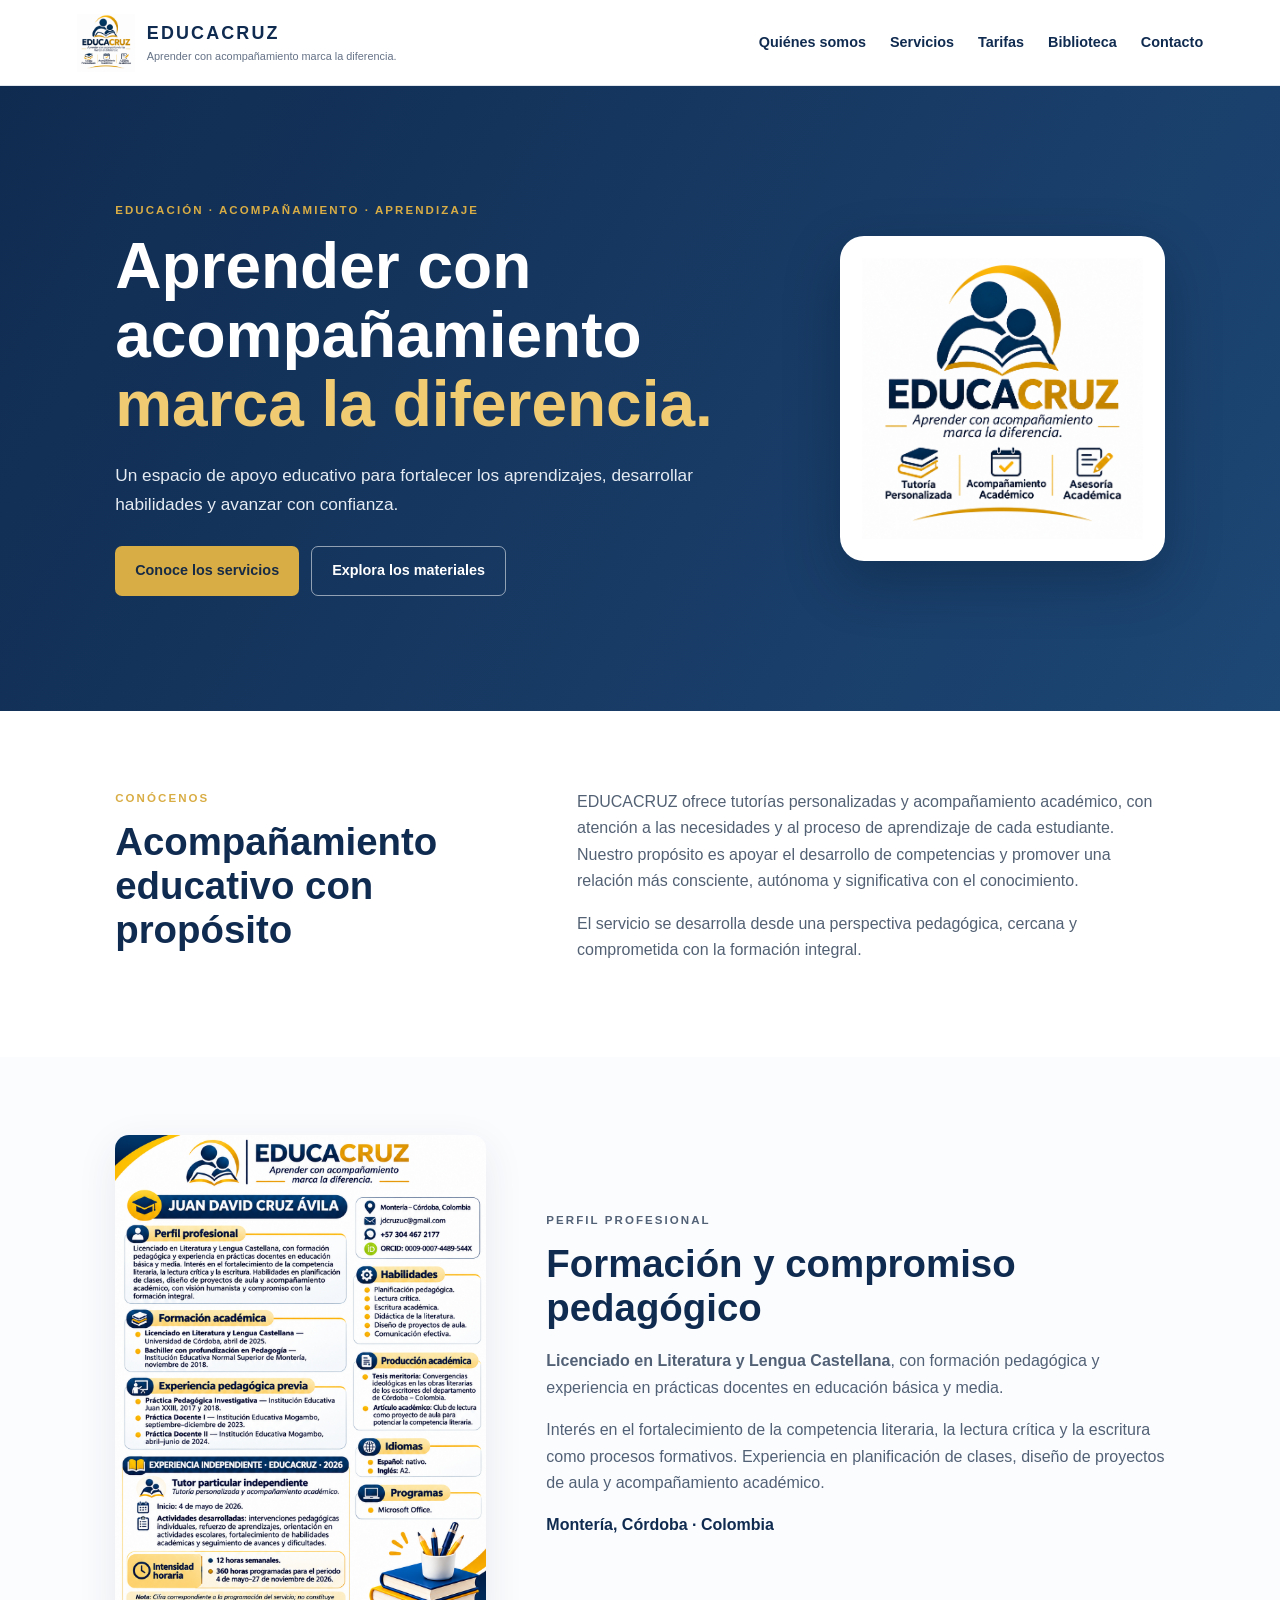
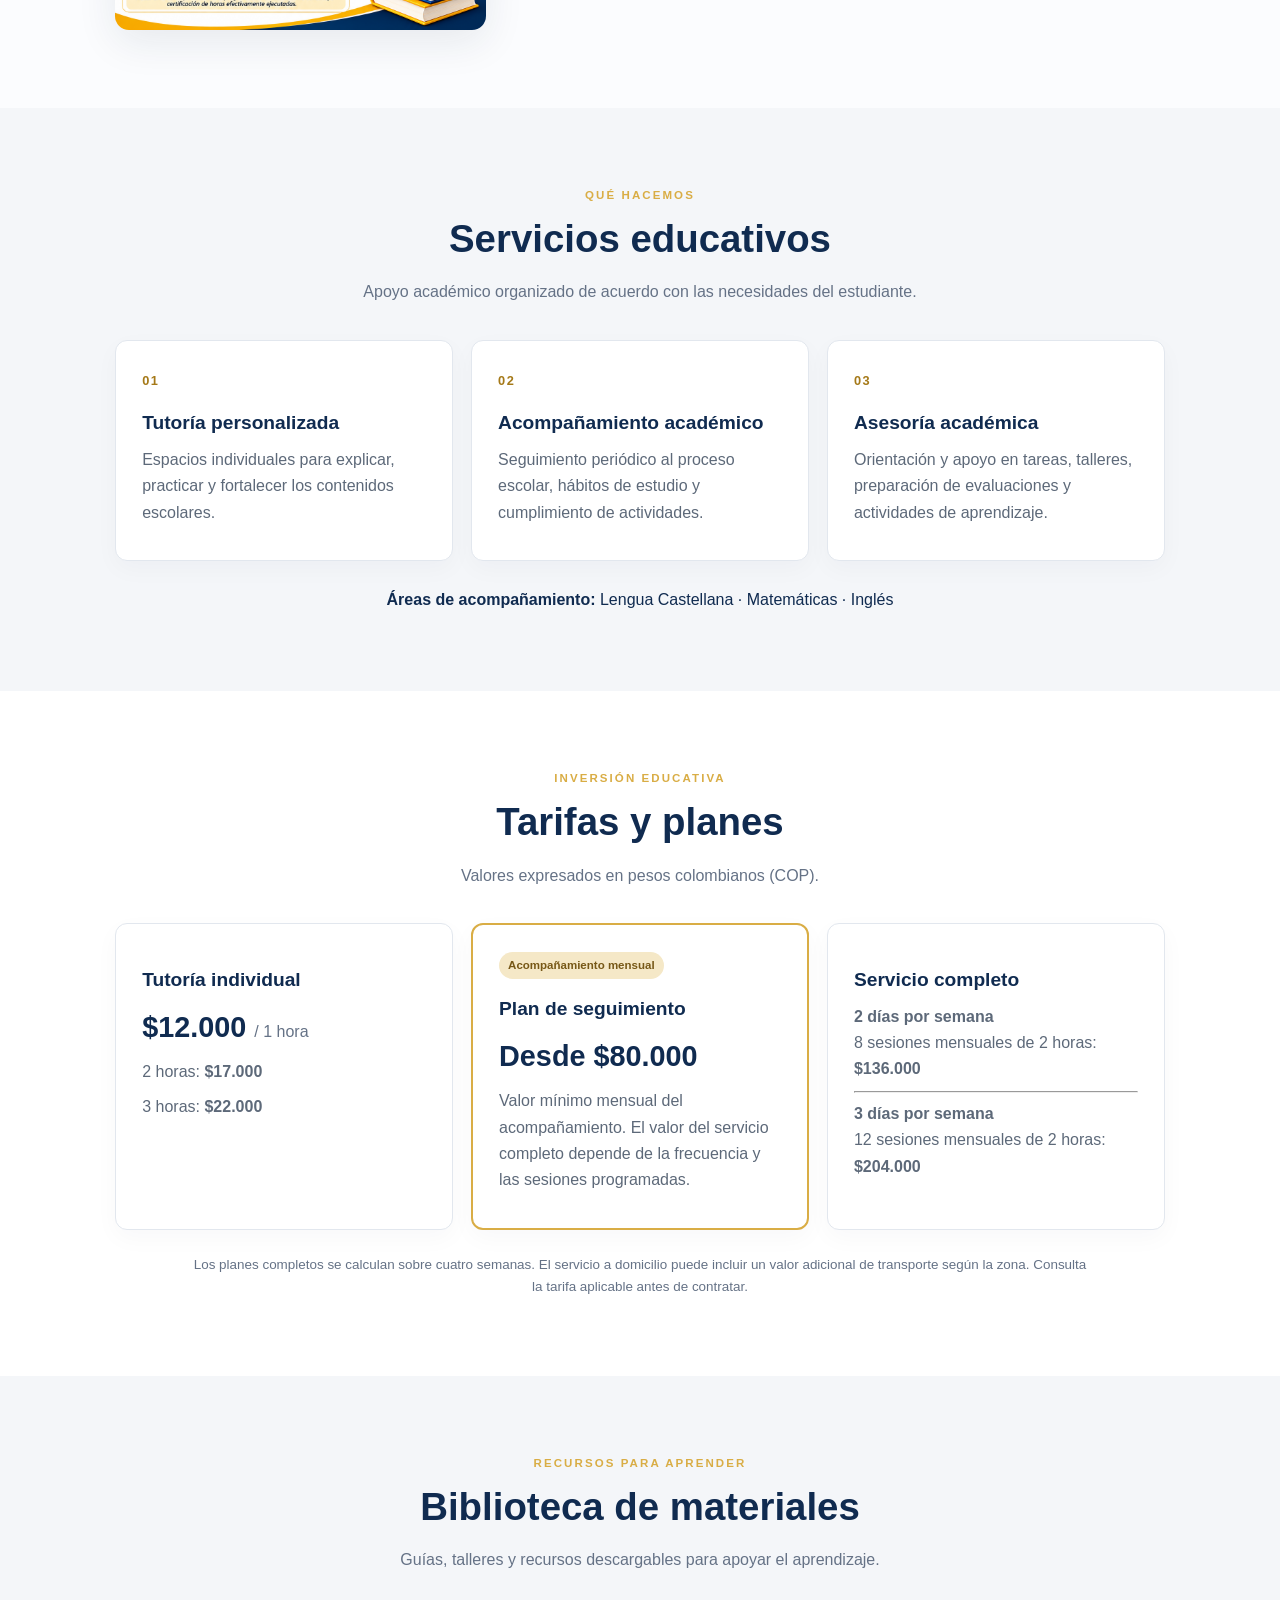
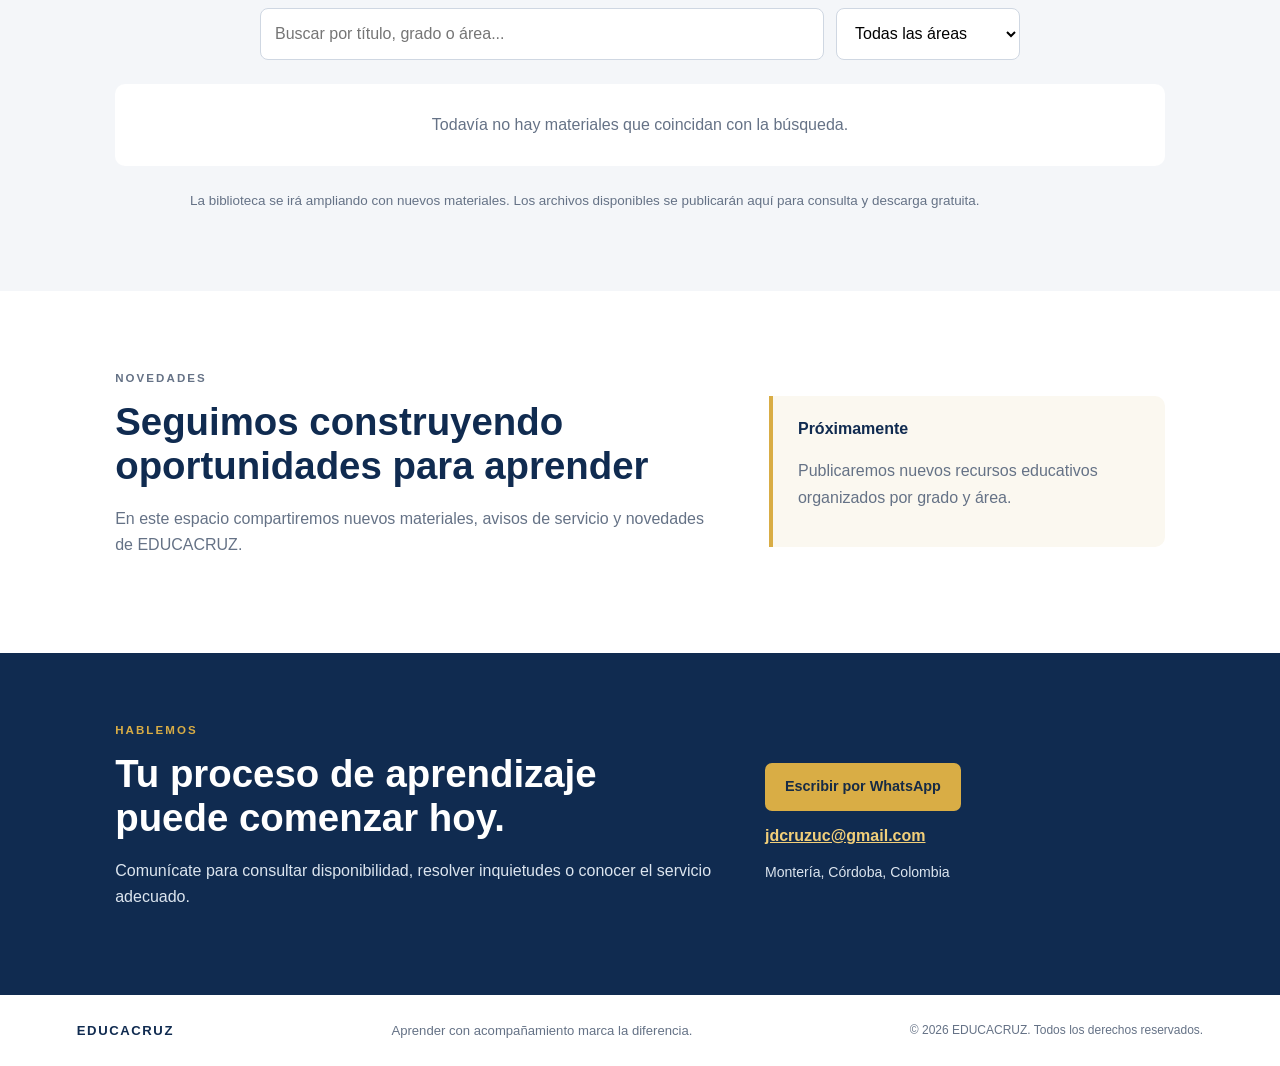
==== index.html @ 4f02214f "Add files via upload" ====
<!doctype html>
<html lang="es">
<head>
  <meta charset="utf-8">
  <meta name="viewport" content="width=device-width, initial-scale=1">
  <meta name="description" content="EDUCACRUZ: tutorías personalizadas y acompañamiento académico en Montería, Córdoba.">
  <meta name="theme-color" content="#102b50">
  <title>EDUCACRUZ | Aprender con acompañamiento</title>
  <link rel="icon" href="assets/logo-educacruz.png">
  <link rel="stylesheet" href="styles.css">
</head>
<body>
  <header class="site-header">
    <a class="brand" href="#inicio" aria-label="EDUCACRUZ, inicio">
      <img src="assets/logo-educacruz.png" alt="Logotipo de EDUCACRUZ">
      <span><strong>EDUCACRUZ</strong><small>Aprender con acompañamiento marca la diferencia.</small></span>
    </a>
    <button class="menu-toggle" aria-label="Abrir menú" aria-expanded="false">☰</button>
    <nav class="nav">
      <a href="#nosotros">Quiénes somos</a><a href="#servicios">Servicios</a>
      <a href="#tarifas">Tarifas</a><a href="#biblioteca">Biblioteca</a><a href="#contacto">Contacto</a>
    </nav>
  </header>

  <main>
    <section class="hero" id="inicio">
      <div class="hero-copy">
        <p class="eyebrow">EDUCACIÓN · ACOMPAÑAMIENTO · APRENDIZAJE</p>
        <h1>Aprender con acompañamiento <em>marca la diferencia.</em></h1>
        <p>Un espacio de apoyo educativo para fortalecer los aprendizajes, desarrollar habilidades y avanzar con confianza.</p>
        <div class="hero-actions"><a class="button button-gold" href="#servicios">Conoce los servicios</a><a class="button button-outline" href="#biblioteca">Explora los materiales</a></div>
      </div>
      <div class="hero-mark"><img src="assets/logo-educacruz.png" alt="EDUCACRUZ"></div>
    </section>

    <section class="section intro" id="nosotros">
      <div><p class="eyebrow">CONÓCENOS</p><h2>Acompañamiento educativo con propósito</h2></div>
      <div><p>EDUCACRUZ ofrece tutorías personalizadas y acompañamiento académico, con atención a las necesidades y al proceso de aprendizaje de cada estudiante. Nuestro propósito es apoyar el desarrollo de competencias y promover una relación más consciente, autónoma y significativa con el conocimiento.</p>
      <p>El servicio se desarrolla desde una perspectiva pedagógica, cercana y comprometida con la formación integral.</p></div>
    </section>

    <section class="section profile-section">
      <div class="profile-image"><img src="assets/perfil-profesional.png" alt="Perfil profesional"></div>
      <div class="profile-copy"><p class="eyebrow">PERFIL PROFESIONAL</p><h2>Formación y compromiso pedagógico</h2>
        <p><strong>Licenciado en Literatura y Lengua Castellana</strong>, con formación pedagógica y experiencia en prácticas docentes en educación básica y media.</p>
        <p>Interés en el fortalecimiento de la competencia literaria, la lectura crítica y la escritura como procesos formativos. Experiencia en planificación de clases, diseño de proyectos de aula y acompañamiento académico.</p>
        <p class="profile-meta">Montería, Córdoba · Colombia</p>
      </div>
    </section>

    <section class="section tinted" id="servicios">
      <div class="section-heading"><p class="eyebrow">QUÉ HACEMOS</p><h2>Servicios educativos</h2><p>Apoyo académico organizado de acuerdo con las necesidades del estudiante.</p></div>
      <div class="cards three">
        <article class="service-card"><span class="card-number">01</span><h3>Tutoría personalizada</h3><p>Espacios individuales para explicar, practicar y fortalecer los contenidos escolares.</p></article>
        <article class="service-card"><span class="card-number">02</span><h3>Acompañamiento académico</h3><p>Seguimiento periódico al proceso escolar, hábitos de estudio y cumplimiento de actividades.</p></article>
        <article class="service-card"><span class="card-number">03</span><h3>Asesoría académica</h3><p>Orientación y apoyo en tareas, talleres, preparación de evaluaciones y actividades de aprendizaje.</p></article>
      </div>
      <div class="subjects"><strong>Áreas de acompañamiento:</strong> Lengua Castellana · Matemáticas · Inglés</div>
    </section>

    <section class="section" id="tarifas">
      <div class="section-heading"><p class="eyebrow">INVERSIÓN EDUCATIVA</p><h2>Tarifas y planes</h2><p>Valores expresados en pesos colombianos (COP).</p></div>
      <div class="cards three price-cards">
        <article class="price-card"><h3>Tutoría individual</h3><p class="price"><strong>$12.000</strong><span>/ 1 hora</span></p><p>2 horas: <strong>$17.000</strong></p><p>3 horas: <strong>$22.000</strong></p></article>
        <article class="price-card featured"><span class="tag">Acompañamiento mensual</span><h3>Plan de seguimiento</h3><p class="price"><strong>Desde $80.000</strong></p><p>Valor mínimo mensual del acompañamiento. El valor del servicio completo depende de la frecuencia y las sesiones programadas.</p></article>
        <article class="price-card"><h3>Servicio completo</h3><p><strong>2 días por semana</strong><br>8 sesiones mensuales de 2 horas: <strong>$136.000</strong></p><hr><p><strong>3 días por semana</strong><br>12 sesiones mensuales de 2 horas: <strong>$204.000</strong></p></article>
      </div>
      <p class="small-note">Los planes completos se calculan sobre cuatro semanas. El servicio a domicilio puede incluir un valor adicional de transporte según la zona. Consulta la tarifa aplicable antes de contratar.</p>
    </section>

    <section class="section tinted" id="biblioteca">
      <div class="section-heading"><p class="eyebrow">RECURSOS PARA APRENDER</p><h2>Biblioteca de materiales</h2><p>Guías, talleres y recursos descargables para apoyar el aprendizaje.</p></div>
      <div class="library-tools"><input id="search-materials" type="search" placeholder="Buscar por título, grado o área..." aria-label="Buscar materiales"><select id="filter-area" aria-label="Filtrar por área"><option value="">Todas las áreas</option><option>Lengua Castellana</option><option>Matemáticas</option><option>Inglés</option><option>General</option></select></div>
      <div id="materials-list" class="cards three" aria-live="polite"></div>
      <p class="small-note">La biblioteca se irá ampliando con nuevos materiales. Los archivos disponibles se publicarán aquí para consulta y descarga gratuita.</p>
    </section>

    <section class="section updates">
      <div><p class="eyebrow">NOVEDADES</p><h2>Seguimos construyendo oportunidades para aprender</h2><p>En este espacio compartiremos nuevos materiales, avisos de servicio y novedades de EDUCACRUZ.</p></div>
      <div class="update-note"><strong>Próximamente</strong><p>Publicaremos nuevos recursos educativos organizados por grado y área.</p></div>
    </section>

    <section class="contact-section" id="contacto">
      <div><p class="eyebrow">HABLEMOS</p><h2>Tu proceso de aprendizaje puede comenzar hoy.</h2><p>Comunícate para consultar disponibilidad, resolver inquietudes o conocer el servicio adecuado.</p></div>
      <div class="contact-actions"><a class="button button-gold" href="https://wa.me/573044672177" target="_blank" rel="noopener">Escribir por WhatsApp</a><a class="contact-link" href="mailto:jdcruzuc@gmail.com">jdcruzuc@gmail.com</a><span>Montería, Córdoba, Colombia</span></div>
    </section>
  </main>

  <footer><a href="#inicio">EDUCACRUZ</a><span>Aprender con acompañamiento marca la diferencia.</span><small>© <span id="year"></span> EDUCACRUZ. Todos los derechos reservados.</small></footer>
  <script src="script.js"></script>
</body>
</html>
---- styles.css ----
:root{--navy:#102b50;--navy2:#183d68;--gold:#d9ad45;--gold-light:#f5e8c7;--ink:#243246;--muted:#657286;--paper:#fff;--soft:#f4f6f9;--line:#e2e7ee}
*{box-sizing:border-box}html{scroll-behavior:smooth}body{margin:0;font-family:Arial,Helvetica,sans-serif;color:var(--ink);line-height:1.65;background:var(--paper)}a{color:inherit}.site-header{height:auto;min-height:86px;padding:12px clamp(18px,6vw,90px);display:flex;align-items:center;justify-content:space-between;gap:24px;background:#fff;border-bottom:1px solid var(--line);position:sticky;top:0;z-index:10}.brand{display:flex;align-items:center;gap:12px;text-decoration:none;color:var(--navy)}.brand img{width:58px;height:58px;object-fit:contain}.brand span{display:grid}.brand strong{font-size:1.12rem;letter-spacing:.12em}.brand small{font-size:.68rem;color:var(--muted)}.nav{display:flex;gap:24px;align-items:center}.nav a{text-decoration:none;font-size:.9rem;font-weight:700;color:var(--navy)}.nav a:hover,.contact-link:hover{color:#a57918}.menu-toggle{display:none;border:0;background:var(--navy);color:white;border-radius:8px;padding:8px 12px;font-size:1.2rem}.hero{background:linear-gradient(120deg,#102b50,#1d4775);color:#fff;padding:clamp(60px,9vw,115px) clamp(22px,9vw,140px);display:grid;grid-template-columns:1.35fr .65fr;align-items:center;gap:50px;min-height:490px}.hero-copy{max-width:740px}.eyebrow{font-size:.72rem;font-weight:800;letter-spacing:.18em;color:var(--gold);margin:0 0 12px}.hero h1{font-size:clamp(2.4rem,5vw,4.6rem);line-height:1.08;margin:0 0 22px;max-width:780px}.hero h1 em{font-style:normal;color:#f0cb72}.hero-copy>p:not(.eyebrow){max-width:600px;color:#e5ebf3;font-size:1.08rem}.hero-mark{background:#fff;border-radius:24px;padding:22px;max-width:330px;justify-self:end;box-shadow:0 20px 55px #06172e55}.hero-mark img{width:100%;display:block}.hero-actions{display:flex;gap:12px;flex-wrap:wrap;margin-top:28px}.button{display:inline-flex;align-items:center;justify-content:center;padding:12px 20px;border-radius:7px;text-decoration:none;font-weight:800;font-size:.9rem}.button-gold{background:var(--gold);color:#172b45}.button-outline{border:1px solid #ffffff88;color:#fff}.section{padding:78px clamp(22px,9vw,140px)}.intro{display:grid;grid-template-columns:.8fr 1.2fr;gap:70px;align-items:start}.section h2,.contact-section h2{font-size:clamp(1.8rem,3vw,2.8rem);line-height:1.15;color:var(--navy);margin:0 0 18px}.intro p:not(.eyebrow){margin-top:0;color:#536174}.profile-section{background:#fbfcfe;display:grid;grid-template-columns:.75fr 1.25fr;gap:60px;align-items:center}.profile-image{max-width:440px}.profile-image img{width:100%;display:block;border-radius:14px;box-shadow:0 12px 40px #142b4817}.profile-copy p{color:#526176}.profile-meta{font-weight:700;color:var(--navy)!important}.tinted{background:var(--soft)}.section-heading{text-align:center;max-width:700px;margin:0 auto 34px}.section-heading>p:last-child{color:var(--muted);margin:0}.cards{display:grid;gap:18px}.three{grid-template-columns:repeat(3,1fr)}.service-card,.price-card{background:#fff;border:1px solid var(--line);border-radius:12px;padding:26px;box-shadow:0 8px 25px #142b4808}.card-number{font-size:.8rem;color:#a57918;font-weight:800;letter-spacing:.12em}.service-card h3,.price-card h3{color:var(--navy);font-size:1.2rem;margin:14px 0 8px}.service-card p,.price-card p{color:#5d6979;margin:8px 0}.subjects{text-align:center;margin-top:26px;color:var(--navy)}.price{display:flex;align-items:baseline;gap:8px}.price strong{font-size:1.8rem;color:var(--navy)}.price span{color:var(--muted)}.featured{border:2px solid var(--gold);position:relative}.tag{display:inline-block;background:var(--gold-light);color:#775817;padding:4px 9px;border-radius:20px;font-size:.72rem;font-weight:800}.small-note{font-size:.84rem;color:var(--muted);max-width:900px;margin:24px auto 0}.price-cards+.small-note{text-align:center}.library-tools{display:flex;gap:12px;max-width:760px;margin:0 auto 24px}.library-tools input,.library-tools select{padding:12px 14px;border:1px solid #cfd7e2;border-radius:8px;font:inherit;background:#fff}.library-tools input{flex:1;min-width:0}.material-card{background:#fff;border:1px solid var(--line);border-radius:10px;padding:20px}.material-card h3{color:var(--navy);margin:8px 0}.material-card p{color:var(--muted);font-size:.9rem}.material-meta{font-size:.75rem;color:#9a741e;font-weight:800;text-transform:uppercase;letter-spacing:.08em}.download-link{display:inline-block;color:var(--navy);font-weight:800;margin-top:8px}.empty-state{grid-column:1/-1;text-align:center;padding:28px;background:white;border-radius:10px;color:var(--muted)}.updates{display:grid;grid-template-columns:1.2fr .8fr;gap:60px;align-items:center}.updates p{color:var(--muted)}.update-note{border-left:4px solid var(--gold);padding:20px 25px;background:#fbf8f0;border-radius:0 10px 10px 0}.update-note strong{color:var(--navy)}.contact-section{background:var(--navy);color:#fff;padding:68px clamp(22px,9vw,140px);display:grid;grid-template-columns:1.2fr .8fr;gap:50px;align-items:center}.contact-section h2{color:#fff}.contact-section p:not(.eyebrow){color:#dce5ef;max-width:620px}.contact-actions{display:grid;justify-items:start;gap:12px}.contact-link{color:#f2cf79;font-weight:700}.contact-actions span{font-size:.88rem;color:#dce5ef}footer{padding:25px clamp(22px,6vw,90px);display:flex;align-items:center;justify-content:space-between;gap:20px;flex-wrap:wrap;color:var(--muted);font-size:.82rem}footer a{color:var(--navy);font-weight:900;letter-spacing:.12em;text-decoration:none}footer small{font-size:.75rem}
@media(max-width:850px){.nav{gap:13px}.nav a{font-size:.8rem}.hero{grid-template-columns:1fr .55fr}.intro,.profile-section,.updates,.contact-section{gap:30px}.three{grid-template-columns:1fr 1fr}}
@media(max-width:680px){.site-header{min-height:72px}.brand img{width:48px;height:48px}.brand small{max-width:210px}.menu-toggle{display:block}.nav{display:none;position:absolute;top:100%;left:0;right:0;background:#fff;padding:18px 24px 22px;box-shadow:0 12px 20px #102b5018;flex-direction:column;align-items:flex-start}.nav.open{display:flex}.nav a{font-size:.95rem}.hero{grid-template-columns:1fr;padding-top:58px;padding-bottom:58px;gap:28px}.hero-mark{justify-self:start;max-width:230px}.section{padding-top:55px;padding-bottom:55px}.intro,.profile-section,.updates,.contact-section{grid-template-columns:1fr}.profile-image{max-width:320px}.three{grid-template-columns:1fr}.library-tools{flex-direction:column}.contact-actions{margin-top:8px}footer{align-items:flex-start;flex-direction:column;gap:7px}}
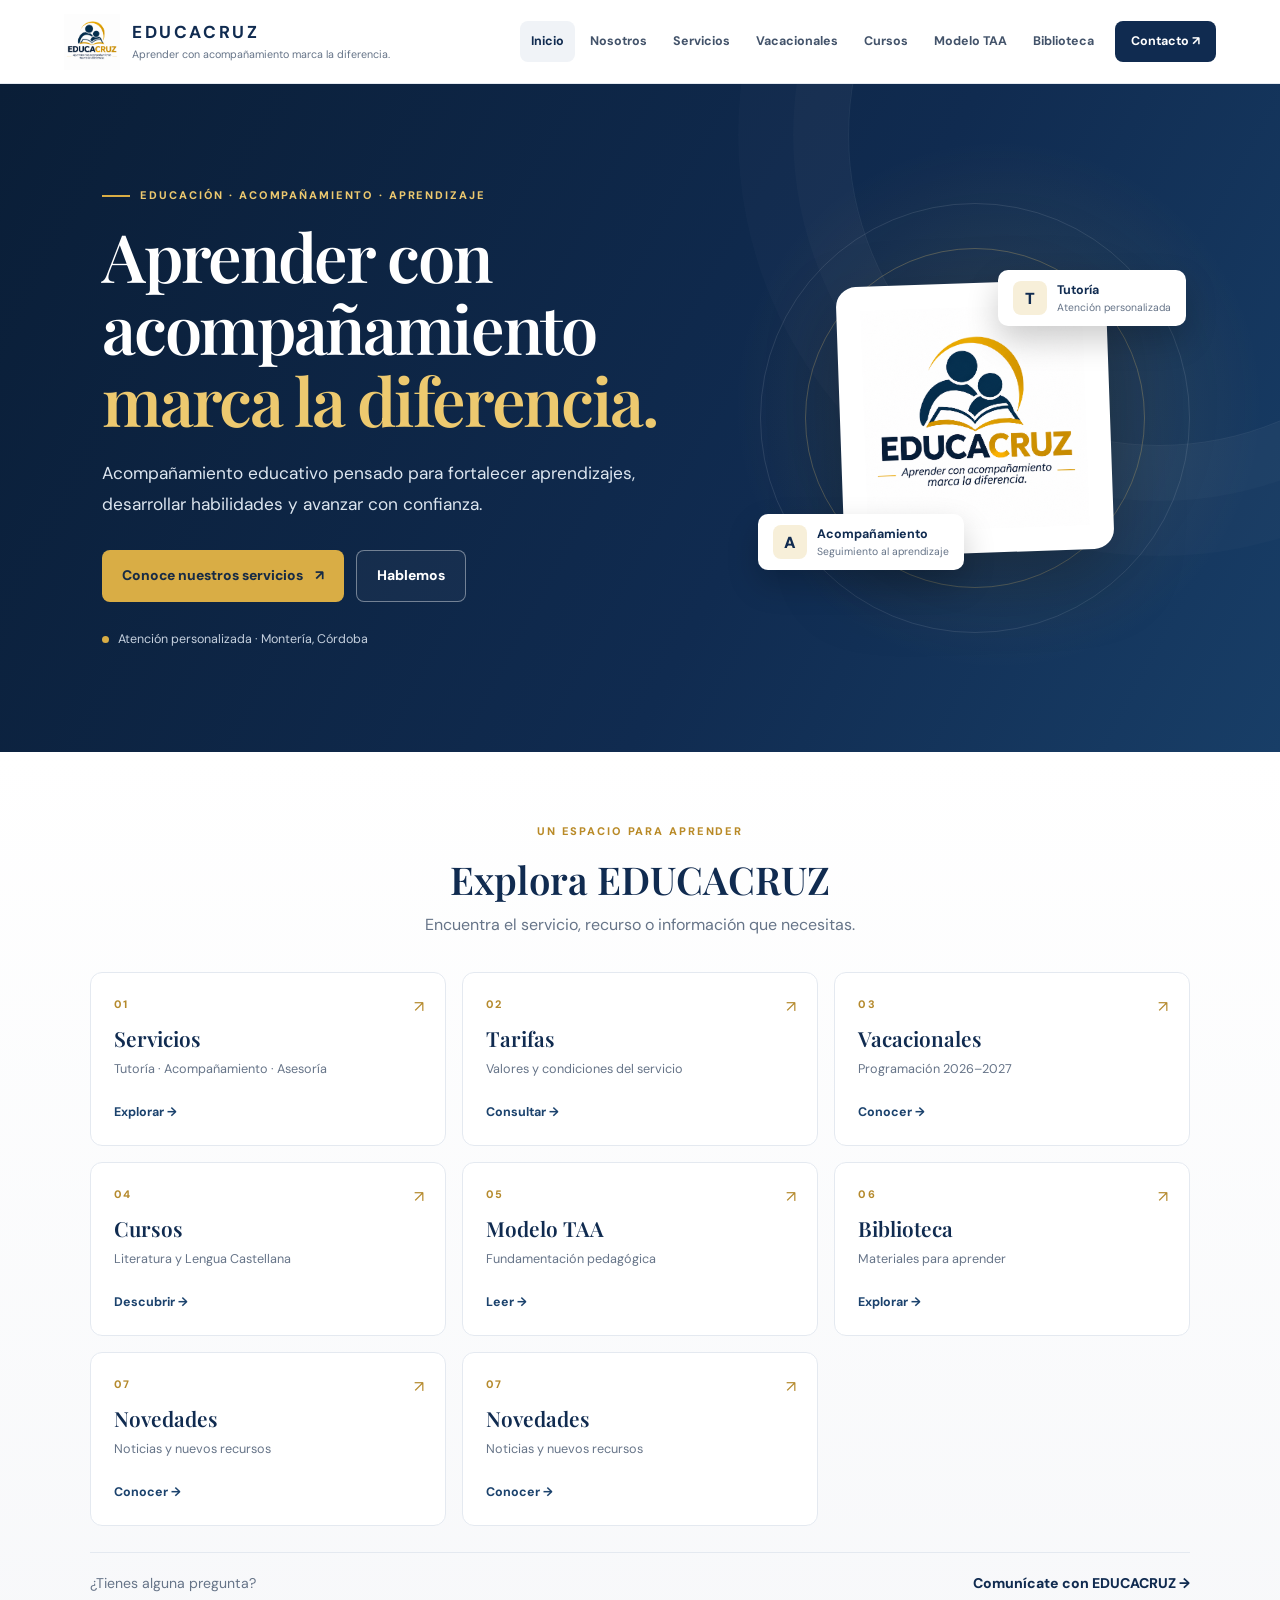
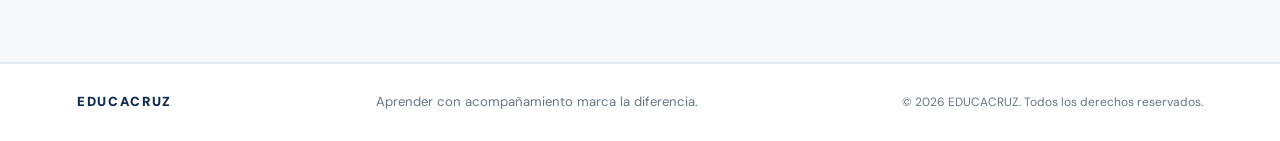
==== commit 414d3929: "Add files via upload Actualización EDUCACRUZ: rediseño y perfil profesional." ====
--- a/index.html
+++ b/index.html
@@ -3,7 +3,7 @@
 <head>
   <meta charset="utf-8">
   <meta name="viewport" content="width=device-width, initial-scale=1">
-  <meta name="description" content="EDUCACRUZ: tutorías personalizadas y acompañamiento académico en Montería, Córdoba.">
+  <meta name="description" content="EDUCACRUZ: tutorías personalizadas, acompañamiento académico y formación en Literatura y Lengua Castellana en Montería, Córdoba.">
   <meta name="theme-color" content="#102b50">
   <title>EDUCACRUZ | Aprender con acompañamiento</title>
   <link rel="icon" href="assets/logo-educacruz.png">
@@ -15,72 +15,139 @@
       <img src="assets/logo-educacruz.png" alt="Logotipo de EDUCACRUZ">
       <span><strong>EDUCACRUZ</strong><small>Aprender con acompañamiento marca la diferencia.</small></span>
     </a>
-    <button class="menu-toggle" aria-label="Abrir menú" aria-expanded="false">☰</button>
-    <nav class="nav">
-      <a href="#nosotros">Quiénes somos</a><a href="#servicios">Servicios</a>
-      <a href="#tarifas">Tarifas</a><a href="#biblioteca">Biblioteca</a><a href="#contacto">Contacto</a>
+    <button class="menu-toggle" aria-label="Abrir menú" aria-expanded="false" aria-controls="main-nav">☰</button>
+    <nav class="nav" id="main-nav" aria-label="Navegación principal">
+      <a class="active" href="#inicio" aria-current="page">Inicio</a>
+      <a href="#nosotros">Nosotros</a>
+      <a href="#servicios">Servicios</a>
+      <a href="#vacacionales">Vacacionales</a>
+      <a href="#cursos">Cursos</a>
+      <a href="#fundamentacion">Modelo TAA</a>
+      <a href="#biblioteca">Biblioteca</a>
+      <a href="#contacto" class="nav-contact">Contacto <span aria-hidden="true">↗</span></a>
     </nav>
   </header>
 
   <main>
-    <section class="hero" id="inicio">
+    <section class="hero page-view active" id="inicio" data-page="inicio">
       <div class="hero-copy">
-        <p class="eyebrow">EDUCACIÓN · ACOMPAÑAMIENTO · APRENDIZAJE</p>
+        <p class="eyebrow"><span class="eyebrow-line"></span> EDUCACIÓN · ACOMPAÑAMIENTO · APRENDIZAJE</p>
         <h1>Aprender con acompañamiento <em>marca la diferencia.</em></h1>
-        <p>Un espacio de apoyo educativo para fortalecer los aprendizajes, desarrollar habilidades y avanzar con confianza.</p>
-        <div class="hero-actions"><a class="button button-gold" href="#servicios">Conoce los servicios</a><a class="button button-outline" href="#biblioteca">Explora los materiales</a></div>
+        <p class="hero-lead">Acompañamiento educativo pensado para fortalecer aprendizajes, desarrollar habilidades y avanzar con confianza.</p>
+        <div class="hero-actions"><a class="button button-gold" href="#servicios">Conoce nuestros servicios <span aria-hidden="true">↗</span></a><a class="button button-outline" href="#contacto">Hablemos</a></div>
+        <div class="hero-proof"><span class="proof-dot"></span> Atención personalizada · Montería, Córdoba</div>
       </div>
-      <div class="hero-mark"><img src="assets/logo-educacruz.png" alt="EDUCACRUZ"></div>
+      <div class="hero-visual">
+        <div class="hero-orbit orbit-one"></div><div class="hero-orbit orbit-two"></div>
+        <div class="hero-logo-card"><img src="assets/logo-educacruz.png" alt="Logotipo de EDUCACRUZ"></div>
+        <div class="hero-note note-top"><span class="note-symbol">T</span><span><strong>Tutoría</strong><small>Atención personalizada</small></span></div>
+        <div class="hero-note note-bottom"><span class="note-symbol">A</span><span><strong>Acompañamiento</strong><small>Seguimiento al aprendizaje</small></span></div>
+      </div>
     </section>
 
-    <section class="section intro" id="nosotros">
-      <div><p class="eyebrow">CONÓCENOS</p><h2>Acompañamiento educativo con propósito</h2></div>
-      <div><p>EDUCACRUZ ofrece tutorías personalizadas y acompañamiento académico, con atención a las necesidades y al proceso de aprendizaje de cada estudiante. Nuestro propósito es apoyar el desarrollo de competencias y promover una relación más consciente, autónoma y significativa con el conocimiento.</p>
-      <p>El servicio se desarrolla desde una perspectiva pedagógica, cercana y comprometida con la formación integral.</p></div>
+    <section class="quick-hub" aria-label="Accesos rápidos">
+      <div class="hub-heading"><p class="eyebrow">UN ESPACIO PARA APRENDER</p><h2>Explora EDUCACRUZ</h2><p>Encuentra el servicio, recurso o información que necesitas.</p></div>
+      <div class="hub-grid">
+        <a class="hub-card" href="#servicios"><span>01</span><strong>Servicios</strong><small>Tutoría · Acompañamiento · Asesoría</small><b>Explorar →</b></a>
+        <a class="hub-card" href="#tarifas"><span>02</span><strong>Tarifas</strong><small>Valores y condiciones del servicio</small><b>Consultar →</b></a>
+        <a class="hub-card" href="#vacacionales"><span>03</span><strong>Vacacionales</strong><small>Programación 2026–2027</small><b>Conocer →</b></a>
+        <a class="hub-card" href="#cursos"><span>04</span><strong>Cursos</strong><small>Literatura y Lengua Castellana</small><b>Descubrir →</b></a>
+        <a class="hub-card" href="#fundamentacion"><span>05</span><strong>Modelo TAA</strong><small>Fundamentación pedagógica</small><b>Leer →</b></a>
+        <a class="hub-card" href="#biblioteca"><span>06</span><strong>Biblioteca</strong><small>Materiales para aprender</small><b>Explorar →</b></a>
+        <a class="hub-card" href="#novedades"><span>07</span><strong>Novedades</strong><small>Noticias y nuevos recursos</small><b>Conocer →</b></a>
+        <a class="hub-card" href="#novedades"><span>07</span><strong>Novedades</strong><small>Noticias y nuevos recursos</small><b>Conocer →</b></a>
+      </div>
+      <div class="hub-bottom"><span>¿Tienes alguna pregunta?</span><a href="#contacto">Comunícate con EDUCACRUZ →</a></div>
     </section>
 
-    <section class="section profile-section">
-      <div class="profile-image"><img src="assets/perfil-profesional.png" alt="Perfil profesional"></div>
+    <section class="section intro page-view about-section" id="nosotros" data-page="nosotros">
+      <div class="about-photo-wrap">
+        <div class="about-photo-frame">
+          <img src="assets/perfil-educacruz.jpg" alt="Retrato del profesional fundador de EDUCACRUZ en su espacio de estudio">
+        </div>
+        <span class="about-photo-caption">EDUCACRUZ · Formación y acompañamiento</span>
+      </div>
+      <div class="about-copy">
+        <p class="eyebrow">CONÓCENOS</p>
+        <h2>Acompañamiento educativo con propósito</h2>
+        <p>EDUCACRUZ es una propuesta de apoyo educativo dirigida a fortalecer los aprendizajes y acompañar el proceso escolar de cada estudiante mediante tutorías personalizadas, acompañamiento académico y asesoría académica.</p>
+        <p>Está liderada por un <strong>Licenciado en Literatura y Lengua Castellana</strong> y tutor independiente, con formación en el campo de la educación y especial interés en la enseñanza de la lengua, la literatura, la lectura y la escritura.</p>
+        <p>Su trabajo parte del reconocimiento de las necesidades de cada estudiante y busca desarrollar conocimientos, habilidades y mayor autonomía académica, respetando sus ritmos y formas de aprender.</p>
+        <div class="about-credentials"><span>Licenciado en Literatura y Lengua Castellana</span><span>Tutor independiente · Montería, Córdoba</span></div>
+      </div>
+    </section>
+
+    <section class="section profile-section page-view" id="perfil" data-page="perfil">
       <div class="profile-copy"><p class="eyebrow">PERFIL PROFESIONAL</p><h2>Formación y compromiso pedagógico</h2>
-        <p><strong>Licenciado en Literatura y Lengua Castellana</strong>, con formación pedagógica y experiencia en prácticas docentes en educación básica y media.</p>
-        <p>Interés en el fortalecimiento de la competencia literaria, la lectura crítica y la escritura como procesos formativos. Experiencia en planificación de clases, diseño de proyectos de aula y acompañamiento académico.</p>
+        <p><strong>Licenciado en Literatura y Lengua Castellana</strong> y tutor independiente. Su formación se orienta al campo de la educación, la enseñanza de la lengua y la literatura, y el fortalecimiento de los procesos de aprendizaje en educación básica.</p>
+        <p>Desde EDUCACRUZ desarrolla acciones de tutoría personalizada, acompañamiento académico y asesoría académica. Su trabajo se centra en reconocer las necesidades de cada estudiante, orientar el desarrollo de actividades escolares y fortalecer conocimientos y habilidades mediante estrategias ajustadas a sus características y ritmo de aprendizaje.</p>
+        <p>Promueve especialmente la lectura, la comprensión, la interpretación y la producción escrita, así como el desarrollo progresivo de la autonomía académica.</p>
         <p class="profile-meta">Montería, Córdoba · Colombia</p>
       </div>
     </section>
 
-    <section class="section tinted" id="servicios">
+    <section class="section tinted page-view" id="servicios" data-page="servicios">
       <div class="section-heading"><p class="eyebrow">QUÉ HACEMOS</p><h2>Servicios educativos</h2><p>Apoyo académico organizado de acuerdo con las necesidades del estudiante.</p></div>
       <div class="cards three">
-        <article class="service-card"><span class="card-number">01</span><h3>Tutoría personalizada</h3><p>Espacios individuales para explicar, practicar y fortalecer los contenidos escolares.</p></article>
-        <article class="service-card"><span class="card-number">02</span><h3>Acompañamiento académico</h3><p>Seguimiento periódico al proceso escolar, hábitos de estudio y cumplimiento de actividades.</p></article>
-        <article class="service-card"><span class="card-number">03</span><h3>Asesoría académica</h3><p>Orientación y apoyo en tareas, talleres, preparación de evaluaciones y actividades de aprendizaje.</p></article>
+        <article class="service-card"><span class="card-number">01</span><h3>Tutoría personalizada</h3><p>Intervención pedagógica individual para fortalecer conocimientos y habilidades mediante explicaciones, ejercicios y actividades de aprendizaje.</p></article>
+        <article class="service-card"><span class="card-number">02</span><h3>Acompañamiento académico</h3><p>Seguimiento continuado al proceso de aprendizaje, con orientación, apoyo y reconocimiento de avances y dificultades.</p></article>
+        <article class="service-card"><span class="card-number">03</span><h3>Asesoría académica</h3><p>Orientación y apoyo para comprender y desarrollar tareas, talleres y otras actividades escolares.</p></article>
       </div>
       <div class="subjects"><strong>Áreas de acompañamiento:</strong> Lengua Castellana · Matemáticas · Inglés</div>
+      <div class="inline-actions"><a href="#tarifas">Consultar tarifas →</a><a href="#vacacionales">Conocer los vacacionales →</a></div>
+      <div class="inline-actions"><a href="#tarifas">Consultar tarifas <span aria-hidden="true">→</span></a><a href="#vacacionales">Conocer los vacacionales <span aria-hidden="true">→</span></a></div>
     </section>
 
-    <section class="section" id="tarifas">
-      <div class="section-heading"><p class="eyebrow">INVERSIÓN EDUCATIVA</p><h2>Tarifas y planes</h2><p>Valores expresados en pesos colombianos (COP).</p></div>
+    <section class="section page-view" id="tarifas" data-page="tarifas">
+      <div class="section-heading"><p class="eyebrow">INVERSIÓN EDUCATIVA</p><h2>Tarifas y servicios</h2><p>Consulta las tarifas de tutoría, acompañamiento mensual y desplazamiento a domicilio.</p></div>
       <div class="cards three price-cards">
         <article class="price-card"><h3>Tutoría individual</h3><p class="price"><strong>$12.000</strong><span>/ 1 hora</span></p><p>2 horas: <strong>$17.000</strong></p><p>3 horas: <strong>$22.000</strong></p></article>
-        <article class="price-card featured"><span class="tag">Acompañamiento mensual</span><h3>Plan de seguimiento</h3><p class="price"><strong>Desde $80.000</strong></p><p>Valor mínimo mensual del acompañamiento. El valor del servicio completo depende de la frecuencia y las sesiones programadas.</p></article>
+        <article class="price-card featured"><span class="tag">Acompañamiento mensual</span><h3>Plan de seguimiento</h3><p class="price"><strong>Desde $80.000</strong></p><p>Tarifa mínima mensual garantizada. El servicio completo se liquida según la frecuencia y las sesiones programadas.</p></article>
         <article class="price-card"><h3>Servicio completo</h3><p><strong>2 días por semana</strong><br>8 sesiones mensuales de 2 horas: <strong>$136.000</strong></p><hr><p><strong>3 días por semana</strong><br>12 sesiones mensuales de 2 horas: <strong>$204.000</strong></p></article>
       </div>
-      <p class="small-note">Los planes completos se calculan sobre cuatro semanas. El servicio a domicilio puede incluir un valor adicional de transporte según la zona. Consulta la tarifa aplicable antes de contratar.</p>
+      <p class="small-note">El desplazamiento a domicilio se cobra por separado y depende de la zona. El documento descargable contiene las condiciones y tablas completas.</p>
+      <div class="download-panel"><div><h3>Documento completo de tarifas y servicios</h3><p>Consulta los valores, condiciones del servicio y tarifas de desplazamiento a domicilio.</p></div><a class="button button-gold" href="documentos/tarifas-y-servicios.pdf" download>Descargar PDF</a></div>
     </section>
 
-    <section class="section tinted" id="biblioteca">
+    <section class="section tinted page-view" id="vacacionales" data-page="vacacionales">
+      <div class="section-heading"><p class="eyebrow">RECESO ESCOLAR</p><h2>Vacacionales 2026–2027</h2><p>Semanas de trabajo académico para aprovechar el receso escolar, reforzar aprendizajes y preparar el siguiente periodo.</p></div>
+      <div class="cards three">
+        <article class="service-card"><span class="card-number">ORGANIZACIÓN</span><h3>Semanas programadas</h3><p>Cinco jornadas por semana, con dos horas diarias de atención, para un total de diez horas semanales.</p></article>
+        <article class="service-card"><span class="card-number">ÁREAS</span><h3>Formación académica</h3><p>Inglés, Matemáticas y Lengua Castellana, de acuerdo con el área que seleccione la familia.</p></article>
+        <article class="service-card"><span class="card-number">DESCUENTOS</span><h3>Tarifas especiales</h3><p>15 % de descuento por una semana y 20 % por la contratación de dos o más semanas.</p></article>
+      </div>
+      <div class="download-panel"><div><h3>Información de los vacacionales</h3><p>Fechas, tarifas, descuentos, transporte a domicilio y condiciones de participación.</p></div><a class="button button-gold" href="documentos/vacacionales-2026-2027.pdf" download>Descargar PDF</a></div>
+    </section>
+
+    <section class="section page-view" id="cursos" data-page="cursos">
+      <div class="section-heading"><p class="eyebrow">FORMACIÓN DISCIPLINAR</p><h2>Cursos de Literatura y Lengua Castellana</h2><p>Espacio destinado exclusivamente a propuestas de formación en literatura y lengua castellana.</p></div>
+      <div class="course-intro"><h3>Aprender, leer, interpretar y escribir</h3><p>Esta sección reunirá cursos orientados al estudio de la lengua, la lectura, la escritura y la literatura. Los contenidos y las condiciones de cada propuesta se publicarán cuando se encuentren disponibles.</p><p class="small-note">Próximamente se anunciarán aquí los cursos, sus objetivos, contenidos, modalidad y fechas.</p></div>
+    </section>
+
+    <section class="section tinted page-view" id="fundamentacion" data-page="fundamentacion">
+      <div class="section-heading"><p class="eyebrow">NUESTRO ENFOQUE</p><h2>Fundamentación pedagógica y modelo TAA</h2><p>Una propuesta educativa que integra intervención personalizada, continuidad y orientación académica.</p></div>
+      <div class="cards three">
+        <article class="service-card"><span class="card-number">T</span><h3>Tutoría personalizada</h3><p>Intervención pedagógica directa durante las sesiones: explicaciones, ejercicios, actividades y retroalimentación ajustadas a las necesidades del estudiante.</p></article>
+        <article class="service-card"><span class="card-number">A</span><h3>Acompañamiento académico</h3><p>Proceso continuado de orientación, apoyo y seguimiento para reconocer avances, atender dificultades y favorecer la constancia.</p></article>
+        <article class="service-card"><span class="card-number">A</span><h3>Asesoría académica</h3><p>Orientación para comprender y desarrollar actividades escolares, organizar procedimientos y avanzar hacia una mayor autonomía.</p></article>
+      </div>
+      <div class="course-intro"><h3>Una intervención centrada en el aprendizaje</h3><p>El servicio reconoce las necesidades particulares del estudiante, planifica estrategias pedagógicas, desarrolla actividades de fortalecimiento y realiza seguimiento de los avances. Su propósito es contribuir al desempeño escolar, la consolidación de aprendizajes y el desarrollo progresivo de la autonomía académica.</p></div>
+      <div class="download-panel"><div><h3>Fundamentación conceptual del servicio</h3><p>Documento que desarrolla los fundamentos de la tutoría personalizada y el acompañamiento académico.</p></div><a class="button button-gold" href="documentos/fundamentacion-pedagogica.pdf" download>Descargar PDF</a></div>
+    </section>
+
+    <section class="section tinted page-view" id="biblioteca" data-page="biblioteca">
       <div class="section-heading"><p class="eyebrow">RECURSOS PARA APRENDER</p><h2>Biblioteca de materiales</h2><p>Guías, talleres y recursos descargables para apoyar el aprendizaje.</p></div>
       <div class="library-tools"><input id="search-materials" type="search" placeholder="Buscar por título, grado o área..." aria-label="Buscar materiales"><select id="filter-area" aria-label="Filtrar por área"><option value="">Todas las áreas</option><option>Lengua Castellana</option><option>Matemáticas</option><option>Inglés</option><option>General</option></select></div>
       <div id="materials-list" class="cards three" aria-live="polite"></div>
       <p class="small-note">La biblioteca se irá ampliando con nuevos materiales. Los archivos disponibles se publicarán aquí para consulta y descarga gratuita.</p>
     </section>
 
-    <section class="section updates">
+    <section class="section updates page-view" id="novedades" data-page="novedades">
       <div><p class="eyebrow">NOVEDADES</p><h2>Seguimos construyendo oportunidades para aprender</h2><p>En este espacio compartiremos nuevos materiales, avisos de servicio y novedades de EDUCACRUZ.</p></div>
       <div class="update-note"><strong>Próximamente</strong><p>Publicaremos nuevos recursos educativos organizados por grado y área.</p></div>
     </section>
 
-    <section class="contact-section" id="contacto">
+    <section class="contact-section page-view" id="contacto" data-page="contacto">
       <div><p class="eyebrow">HABLEMOS</p><h2>Tu proceso de aprendizaje puede comenzar hoy.</h2><p>Comunícate para consultar disponibilidad, resolver inquietudes o conocer el servicio adecuado.</p></div>
       <div class="contact-actions"><a class="button button-gold" href="https://wa.me/573044672177" target="_blank" rel="noopener">Escribir por WhatsApp</a><a class="contact-link" href="mailto:jdcruzuc@gmail.com">jdcruzuc@gmail.com</a><span>Montería, Córdoba, Colombia</span></div>
     </section>
--- a/styles.css
+++ b/styles.css
@@ -1,4 +1,30 @@
-:root{--navy:#102b50;--navy2:#183d68;--gold:#d9ad45;--gold-light:#f5e8c7;--ink:#243246;--muted:#657286;--paper:#fff;--soft:#f4f6f9;--line:#e2e7ee}
-*{box-sizing:border-box}html{scroll-behavior:smooth}body{margin:0;font-family:Arial,Helvetica,sans-serif;color:var(--ink);line-height:1.65;background:var(--paper)}a{color:inherit}.site-header{height:auto;min-height:86px;padding:12px clamp(18px,6vw,90px);display:flex;align-items:center;justify-content:space-between;gap:24px;background:#fff;border-bottom:1px solid var(--line);position:sticky;top:0;z-index:10}.brand{display:flex;align-items:center;gap:12px;text-decoration:none;color:var(--navy)}.brand img{width:58px;height:58px;object-fit:contain}.brand span{display:grid}.brand strong{font-size:1.12rem;letter-spacing:.12em}.brand small{font-size:.68rem;color:var(--muted)}.nav{display:flex;gap:24px;align-items:center}.nav a{text-decoration:none;font-size:.9rem;font-weight:700;color:var(--navy)}.nav a:hover,.contact-link:hover{color:#a57918}.menu-toggle{display:none;border:0;background:var(--navy);color:white;border-radius:8px;padding:8px 12px;font-size:1.2rem}.hero{background:linear-gradient(120deg,#102b50,#1d4775);color:#fff;padding:clamp(60px,9vw,115px) clamp(22px,9vw,140px);display:grid;grid-template-columns:1.35fr .65fr;align-items:center;gap:50px;min-height:490px}.hero-copy{max-width:740px}.eyebrow{font-size:.72rem;font-weight:800;letter-spacing:.18em;color:var(--gold);margin:0 0 12px}.hero h1{font-size:clamp(2.4rem,5vw,4.6rem);line-height:1.08;margin:0 0 22px;max-width:780px}.hero h1 em{font-style:normal;color:#f0cb72}.hero-copy>p:not(.eyebrow){max-width:600px;color:#e5ebf3;font-size:1.08rem}.hero-mark{background:#fff;border-radius:24px;padding:22px;max-width:330px;justify-self:end;box-shadow:0 20px 55px #06172e55}.hero-mark img{width:100%;display:block}.hero-actions{display:flex;gap:12px;flex-wrap:wrap;margin-top:28px}.button{display:inline-flex;align-items:center;justify-content:center;padding:12px 20px;border-radius:7px;text-decoration:none;font-weight:800;font-size:.9rem}.button-gold{background:var(--gold);color:#172b45}.button-outline{border:1px solid #ffffff88;color:#fff}.section{padding:78px clamp(22px,9vw,140px)}.intro{display:grid;grid-template-columns:.8fr 1.2fr;gap:70px;align-items:start}.section h2,.contact-section h2{font-size:clamp(1.8rem,3vw,2.8rem);line-height:1.15;color:var(--navy);margin:0 0 18px}.intro p:not(.eyebrow){margin-top:0;color:#536174}.profile-section{background:#fbfcfe;display:grid;grid-template-columns:.75fr 1.25fr;gap:60px;align-items:center}.profile-image{max-width:440px}.profile-image img{width:100%;display:block;border-radius:14px;box-shadow:0 12px 40px #142b4817}.profile-copy p{color:#526176}.profile-meta{font-weight:700;color:var(--navy)!important}.tinted{background:var(--soft)}.section-heading{text-align:center;max-width:700px;margin:0 auto 34px}.section-heading>p:last-child{color:var(--muted);margin:0}.cards{display:grid;gap:18px}.three{grid-template-columns:repeat(3,1fr)}.service-card,.price-card{background:#fff;border:1px solid var(--line);border-radius:12px;padding:26px;box-shadow:0 8px 25px #142b4808}.card-number{font-size:.8rem;color:#a57918;font-weight:800;letter-spacing:.12em}.service-card h3,.price-card h3{color:var(--navy);font-size:1.2rem;margin:14px 0 8px}.service-card p,.price-card p{color:#5d6979;margin:8px 0}.subjects{text-align:center;margin-top:26px;color:var(--navy)}.price{display:flex;align-items:baseline;gap:8px}.price strong{font-size:1.8rem;color:var(--navy)}.price span{color:var(--muted)}.featured{border:2px solid var(--gold);position:relative}.tag{display:inline-block;background:var(--gold-light);color:#775817;padding:4px 9px;border-radius:20px;font-size:.72rem;font-weight:800}.small-note{font-size:.84rem;color:var(--muted);max-width:900px;margin:24px auto 0}.price-cards+.small-note{text-align:center}.library-tools{display:flex;gap:12px;max-width:760px;margin:0 auto 24px}.library-tools input,.library-tools select{padding:12px 14px;border:1px solid #cfd7e2;border-radius:8px;font:inherit;background:#fff}.library-tools input{flex:1;min-width:0}.material-card{background:#fff;border:1px solid var(--line);border-radius:10px;padding:20px}.material-card h3{color:var(--navy);margin:8px 0}.material-card p{color:var(--muted);font-size:.9rem}.material-meta{font-size:.75rem;color:#9a741e;font-weight:800;text-transform:uppercase;letter-spacing:.08em}.download-link{display:inline-block;color:var(--navy);font-weight:800;margin-top:8px}.empty-state{grid-column:1/-1;text-align:center;padding:28px;background:white;border-radius:10px;color:var(--muted)}.updates{display:grid;grid-template-columns:1.2fr .8fr;gap:60px;align-items:center}.updates p{color:var(--muted)}.update-note{border-left:4px solid var(--gold);padding:20px 25px;background:#fbf8f0;border-radius:0 10px 10px 0}.update-note strong{color:var(--navy)}.contact-section{background:var(--navy);color:#fff;padding:68px clamp(22px,9vw,140px);display:grid;grid-template-columns:1.2fr .8fr;gap:50px;align-items:center}.contact-section h2{color:#fff}.contact-section p:not(.eyebrow){color:#dce5ef;max-width:620px}.contact-actions{display:grid;justify-items:start;gap:12px}.contact-link{color:#f2cf79;font-weight:700}.contact-actions span{font-size:.88rem;color:#dce5ef}footer{padding:25px clamp(22px,6vw,90px);display:flex;align-items:center;justify-content:space-between;gap:20px;flex-wrap:wrap;color:var(--muted);font-size:.82rem}footer a{color:var(--navy);font-weight:900;letter-spacing:.12em;text-decoration:none}footer small{font-size:.75rem}
-@media(max-width:850px){.nav{gap:13px}.nav a{font-size:.8rem}.hero{grid-template-columns:1fr .55fr}.intro,.profile-section,.updates,.contact-section{gap:30px}.three{grid-template-columns:1fr 1fr}}
-@media(max-width:680px){.site-header{min-height:72px}.brand img{width:48px;height:48px}.brand small{max-width:210px}.menu-toggle{display:block}.nav{display:none;position:absolute;top:100%;left:0;right:0;background:#fff;padding:18px 24px 22px;box-shadow:0 12px 20px #102b5018;flex-direction:column;align-items:flex-start}.nav.open{display:flex}.nav a{font-size:.95rem}.hero{grid-template-columns:1fr;padding-top:58px;padding-bottom:58px;gap:28px}.hero-mark{justify-self:start;max-width:230px}.section{padding-top:55px;padding-bottom:55px}.intro,.profile-section,.updates,.contact-section{grid-template-columns:1fr}.profile-image{max-width:320px}.three{grid-template-columns:1fr}.library-tools{flex-direction:column}.contact-actions{margin-top:8px}footer{align-items:flex-start;flex-direction:column;gap:7px}}
+@import url('https://fonts.googleapis.com/css2?family=DM+Sans:wght@400;500;600;700;800&family=Playfair+Display:wght@500;600;700&display=swap');
+:root{--navy:#102b50;--navy-deep:#0a1e37;--navy-mid:#1b426d;--gold:#d9ad45;--gold-bright:#edc96f;--gold-pale:#f7efd9;--ink:#233247;--muted:#667488;--paper:#fff;--soft:#f5f7fa;--line:#e4e9f0;--shadow:0 18px 50px rgba(16,43,80,.09);--radius:16px;--content:1160px}
+*{box-sizing:border-box}html{scroll-behavior:smooth}body{margin:0;background:var(--paper);color:var(--ink);font-family:'DM Sans',Arial,sans-serif;line-height:1.7;-webkit-font-smoothing:antialiased}a{color:inherit}button,input,select{font:inherit}::selection{background:var(--gold-pale);color:var(--navy)}
+.site-header{position:sticky;top:0;z-index:50;min-height:84px;padding:10px clamp(20px,5vw,76px);display:flex;align-items:center;justify-content:space-between;gap:28px;background:rgba(255,255,255,.95);backdrop-filter:blur(16px);border-bottom:1px solid var(--line)}.brand{display:flex;align-items:center;gap:12px;text-decoration:none;color:var(--navy);flex:0 0 auto}.brand img{width:56px;height:56px;object-fit:contain}.brand span{display:grid;line-height:1.25}.brand strong{font-size:1.08rem;letter-spacing:.15em}.brand small{font-size:.67rem;color:var(--muted);margin-top:4px}.nav{display:flex;align-items:center;justify-content:flex-end;gap:4px;min-width:0}.nav a{font-size:.78rem;font-weight:700;color:#43536a;text-decoration:none;padding:10px 11px;border-radius:8px;white-space:nowrap;transition:.2s}.nav a:hover,.nav a.active{background:#f0f3f7;color:var(--navy)}.nav a.nav-contact{background:var(--navy);color:#fff;padding:10px 16px;margin-left:6px}.nav a.nav-contact:hover{background:var(--navy-mid)}.menu-toggle{display:none;border:1px solid var(--line);background:#fff;color:var(--navy);border-radius:9px;padding:9px 12px;font-size:1.2rem;cursor:pointer}
+.eyebrow{display:flex;align-items:center;gap:10px;font-size:.69rem;font-weight:800;letter-spacing:.17em;color:#b98a27;margin:0 0 15px;text-transform:uppercase}.eyebrow-line{width:28px;height:2px;background:var(--gold)}
+.hero{position:relative;isolation:isolate;overflow:hidden;background:radial-gradient(circle at 78% 48%,rgba(217,173,69,.15),transparent 25%),linear-gradient(118deg,var(--navy-deep),var(--navy) 60%,#183e67);color:#fff;padding:clamp(70px,8vw,112px) clamp(24px,8vw,120px);display:grid;grid-template-columns:minmax(0,1.2fr) minmax(300px,.8fr);align-items:center;gap:60px;min-height:560px}.hero:after{content:"";position:absolute;z-index:-1;width:620px;height:620px;border:1px solid #ffffff12;border-radius:50%;right:-190px;top:-260px;box-shadow:0 0 0 55px #ffffff05,0 0 0 110px #ffffff04}.hero-copy{max-width:700px}.hero .eyebrow{color:var(--gold-bright)}.hero h1{font-family:'Playfair Display',Georgia,serif;font-size:clamp(2.7rem,5.2vw,4.7rem);font-weight:600;line-height:1.08;letter-spacing:-.035em;margin:0 0 22px}.hero h1 em{font-style:normal;color:var(--gold-bright)}.hero-lead{max-width:590px;color:#dce5ef;font-size:1.08rem;line-height:1.8;margin:0}.hero-actions{display:flex;gap:12px;flex-wrap:wrap;margin-top:30px}.button{display:inline-flex;align-items:center;justify-content:center;gap:12px;padding:13px 20px;border-radius:8px;text-decoration:none;font-size:.87rem;font-weight:800;transition:transform .2s,box-shadow .2s}.button:hover{transform:translateY(-2px);box-shadow:0 10px 24px #0002}.button-gold{background:var(--gold);color:#172b45}.button-gold:hover{background:var(--gold-bright)}.button-outline{border:1px solid #ffffff66;color:#fff;background:#ffffff09}.hero-proof{display:flex;align-items:center;gap:9px;margin-top:27px;color:#c5d0de;font-size:.78rem}.proof-dot{width:7px;height:7px;border-radius:50%;background:var(--gold)}
+.hero-visual{position:relative;min-height:360px;display:grid;place-items:center}.hero-orbit{position:absolute;border:1px solid #edc96f45;border-radius:50%;width:340px;height:340px}.orbit-two{width:430px;height:430px;border-color:#ffffff1a}.hero-logo-card{position:relative;z-index:2;width:min(270px,75%);padding:24px;background:#fff;border-radius:20px;box-shadow:0 28px 70px #0004;transform:rotate(-2deg)}.hero-logo-card img{width:100%;display:block}.hero-note{position:absolute;z-index:3;display:flex;align-items:center;gap:10px;padding:11px 15px;background:#fff;color:var(--navy);border-radius:10px;box-shadow:0 14px 32px #0003}.note-top{top:32px;right:-8px}.note-bottom{bottom:28px;left:-14px}.note-symbol{display:grid;place-items:center;width:34px;height:34px;border-radius:8px;background:var(--gold-pale);font-weight:900}.hero-note strong,.hero-note small{display:block;line-height:1.3}.hero-note strong{font-size:.78rem}.hero-note small{font-size:.65rem;color:var(--muted);margin-top:3px}
+.quick-hub{padding:70px clamp(20px,7vw,100px) 66px;background:linear-gradient(180deg,#fff,#f7f8fa);border-bottom:1px solid var(--line)}.hub-heading{text-align:center;max-width:680px;margin:0 auto 34px}.hub-heading .eyebrow,.section-heading .eyebrow{justify-content:center}.hub-heading h2{font-family:'Playfair Display',Georgia,serif;font-size:clamp(2rem,3vw,2.7rem);font-weight:600;color:var(--navy);line-height:1.2;margin:0 0 9px}.hub-heading>p:last-child{color:var(--muted);margin:0}.hub-grid{display:grid;grid-template-columns:repeat(3,minmax(0,1fr));gap:16px;max-width:var(--content);margin:auto}.hub-card{position:relative;min-height:174px;padding:22px 23px;background:#fff;border:1px solid var(--line);border-radius:12px;text-decoration:none;display:flex;flex-direction:column;align-items:flex-start;transition:.22s}.hub-card:after{content:"↗";position:absolute;right:21px;top:20px;color:#b58a2d}.hub-card:hover{transform:translateY(-4px);border-color:#d9ad45;box-shadow:var(--shadow)}.hub-card span{font-size:.68rem;color:#b58a2d;font-weight:800;letter-spacing:.13em}.hub-card strong{font-family:'Playfair Display',Georgia,serif;font-size:1.3rem;color:var(--navy);font-weight:600;margin:7px 0 2px}.hub-card small{font-size:.79rem;color:var(--muted)}.hub-card b{font-size:.78rem;color:var(--navy-mid);margin-top:auto;padding-top:14px}.hub-bottom{max-width:var(--content);margin:26px auto 0;padding-top:19px;border-top:1px solid var(--line);display:flex;justify-content:space-between;gap:14px;color:var(--muted);font-size:.88rem}.hub-bottom a,.inline-actions a{color:var(--navy);font-weight:800;text-decoration:none}
+.section{padding:clamp(58px,7vw,88px) clamp(22px,8vw,120px)}.section h2,.contact-section h2,.updates h2{font-family:'Playfair Display',Georgia,serif;font-size:clamp(2rem,3.2vw,2.85rem);font-weight:600;line-height:1.17;color:var(--navy);margin:0 0 18px}.intro{display:grid;grid-template-columns:.85fr 1.15fr;gap:80px;align-items:start}.intro>div:last-child{max-width:720px}.intro p:not(.eyebrow){margin-top:0;color:#536174}.profile-section{background:#fbfcfe;display:grid;grid-template-columns:1fr}.profile-copy{max-width:900px;margin:auto}.profile-copy p{color:#526176}.profile-meta{font-weight:800;color:var(--navy)!important}.tinted{background:var(--soft)}.section-heading{text-align:center;max-width:720px;margin:0 auto 42px}.section-heading>p:last-child{color:var(--muted);margin:0}.cards{display:grid;gap:18px}.three{grid-template-columns:repeat(3,minmax(0,1fr))}.service-card,.price-card,.material-card{background:#fff;border:1px solid var(--line);border-radius:var(--radius);padding:29px;box-shadow:0 8px 28px #102b5009;transition:.2s}.service-card:hover,.price-card:hover,.material-card:hover{transform:translateY(-3px);border-color:#d8c18b;box-shadow:var(--shadow)}.card-number{display:inline-flex;align-items:center;min-height:29px;padding:4px 10px;background:var(--gold-pale);border-radius:6px;font-size:.68rem;color:#89651d;font-weight:900;letter-spacing:.1em}.service-card h3,.price-card h3{font-family:'Playfair Display',Georgia,serif;color:var(--navy);font-size:1.35rem;margin:18px 0 10px}.service-card p,.price-card p{color:#5d6979;margin:8px 0;font-size:.93rem}.subjects{text-align:center;margin-top:30px;color:var(--navy);padding:16px;background:#fff;border:1px solid var(--line);border-radius:10px}.inline-actions{display:flex;justify-content:center;gap:28px;flex-wrap:wrap;margin-top:23px;font-size:.87rem}.price{display:flex;align-items:baseline;gap:8px}.price strong{font-size:1.9rem;color:var(--navy)}.price span{color:var(--muted)}.featured{border:1.5px solid var(--gold);background:linear-gradient(180deg,#fff,#fffdf8)}.tag{display:inline-block;background:var(--gold-pale);color:#775817;padding:5px 10px;border-radius:5px;font-size:.7rem;font-weight:800}.small-note{font-size:.84rem;color:var(--muted);max-width:900px;margin:24px auto 0}.price-cards+.small-note{text-align:center}.download-panel{max-width:980px;margin:34px auto 0;padding:25px 28px;background:#fff;border:1px solid var(--line);border-left:4px solid var(--gold);border-radius:12px;display:flex;align-items:center;justify-content:space-between;gap:22px;box-shadow:0 10px 30px #102b500b}.download-panel h3,.course-intro h3{font-family:'Playfair Display',Georgia,serif;color:var(--navy);margin:0 0 5px;font-size:1.2rem}.download-panel p,.course-intro p{color:var(--muted);margin:0;font-size:.9rem}.download-panel .button{flex-shrink:0}.course-intro{max-width:850px;margin:auto;padding:34px;background:#fff;border:1px solid var(--line);border-radius:var(--radius);box-shadow:0 8px 28px #102b5009}.course-intro h3{font-size:1.45rem;margin-bottom:10px}.course-intro p{margin:10px 0}.library-tools{display:flex;gap:12px;max-width:760px;margin:0 auto 26px}.library-tools input,.library-tools select{padding:13px 15px;border:1px solid #d4dce6;border-radius:9px;background:#fff;color:var(--ink);outline:none}.library-tools input:focus,.library-tools select:focus{border-color:var(--gold);box-shadow:0 0 0 3px #d9ad452b}.library-tools input{flex:1;min-width:0}.material-card h3{font-family:'Playfair Display',Georgia,serif;color:var(--navy);margin:8px 0}.material-card p{color:var(--muted);font-size:.9rem}.material-meta{font-size:.7rem;color:#9a741e;font-weight:900;text-transform:uppercase;letter-spacing:.08em}.download-link{display:inline-block;color:var(--navy);font-weight:800;margin-top:8px;text-decoration:none;border-bottom:1px solid var(--gold)}.empty-state{grid-column:1/-1;text-align:center;padding:28px;background:#fff;border-radius:10px;color:var(--muted)}.updates{display:grid;grid-template-columns:1.2fr .8fr;gap:60px;align-items:center}.updates p{color:var(--muted)}.update-note{border-left:4px solid var(--gold);padding:24px 27px;background:#fbf8f0;border-radius:0 12px 12px 0}.update-note strong{color:var(--navy)}.contact-section{background:linear-gradient(115deg,var(--navy-deep),var(--navy-mid));color:#fff;padding:clamp(55px,7vw,80px) clamp(22px,8vw,120px);display:grid;grid-template-columns:1.2fr .8fr;gap:50px;align-items:center}.contact-section h2{color:#fff}.contact-section p:not(.eyebrow){color:#dce5ef;max-width:620px}.contact-actions{display:grid;justify-items:start;gap:13px}.contact-link{color:var(--gold-bright);font-weight:800;text-decoration:none}.contact-actions span{font-size:.88rem;color:#dce5ef}footer{padding:27px clamp(22px,6vw,90px);display:flex;align-items:center;justify-content:space-between;gap:20px;flex-wrap:wrap;color:var(--muted);font-size:.82rem;border-top:1px solid var(--line)}footer a{color:var(--navy);font-weight:900;letter-spacing:.14em;text-decoration:none}footer small{font-size:.75rem}
+.js-ready .page-view{display:none}.js-ready .page-view.active{display:block;animation:viewIn .28s ease both}.js-ready .hero.page-view.active{display:grid}.js-ready .quick-hub{display:none}.js-ready.home-page .quick-hub{display:block}.page-view:not(.hero){min-height:calc(100vh - 84px)}section[id]{scroll-margin-top:100px}@keyframes viewIn{from{opacity:0;transform:translateY(8px)}to{opacity:1;transform:translateY(0)}}
+@media(max-width:1120px){.site-header{padding-inline:22px;gap:12px}.nav a{font-size:.72rem;padding:9px 8px}.brand img{width:50px;height:50px}.brand small{max-width:185px}}
+@media(max-width:900px){.site-header{min-height:74px}.menu-toggle{display:block}.nav{display:none;position:absolute;top:100%;left:0;right:0;background:#fff;padding:14px 20px 20px;box-shadow:0 18px 30px #102b5020;flex-direction:column;align-items:stretch;gap:4px;max-height:75vh;overflow:auto;border-bottom:1px solid var(--line)}.nav.open{display:flex}.nav a{font-size:.9rem;padding:11px 13px}.nav a.nav-contact{margin:5px 0 0;text-align:center}.hero{grid-template-columns:1fr .8fr;gap:30px;padding-inline:6vw}.hero-visual{min-height:310px}.hero-orbit{width:280px;height:280px}.orbit-two{width:350px;height:350px}.hero-logo-card{width:220px}.section{padding-inline:6vw}.hub-grid{grid-template-columns:repeat(2,minmax(0,1fr))}}
+@media(max-width:650px){.site-header{padding:8px 15px;min-height:68px}.brand{gap:8px}.brand img{width:43px;height:43px}.brand strong{font-size:.96rem}.brand small{font-size:.59rem;max-width:185px}.hero{grid-template-columns:1fr;padding:48px 21px 44px;gap:28px;min-height:0}.hero h1{font-size:clamp(2.35rem,10vw,3.2rem)}.hero-lead{font-size:.98rem}.hero-actions{display:grid;grid-template-columns:1fr;max-width:340px}.hero-actions .button{width:100%}.hero-visual{min-height:260px}.hero-orbit{width:230px;height:230px}.orbit-two{width:290px;height:290px}.hero-logo-card{width:190px;padding:17px}.note-top{right:0;top:10px}.note-bottom{left:0;bottom:5px}.hero-note{padding:8px 10px}.hero-note small{font-size:.59rem}.quick-hub{padding:48px 17px}.hub-grid{grid-template-columns:repeat(2,minmax(0,1fr));gap:10px}.hub-card{min-height:150px;padding:16px}.hub-card strong{font-size:1.1rem}.hub-card small{font-size:.72rem;line-height:1.4}.hub-card:after{right:13px;top:12px}.hub-bottom{align-items:flex-start;flex-direction:column;gap:5px}.section{padding:50px 20px}.section h2,.contact-section h2,.updates h2{font-size:2rem}.intro{grid-template-columns:1fr;gap:10px}.profile-section{padding-block:48px}.three{grid-template-columns:1fr}.service-card,.price-card,.material-card{padding:23px}.section-heading{margin-bottom:30px}.library-tools{flex-direction:column}.library-tools input,.library-tools select{width:100%;min-height:47px}.download-panel{padding:21px;flex-direction:column;align-items:stretch}.download-panel .button{width:100%}.course-intro{padding:23px}.updates,.contact-section{grid-template-columns:1fr;gap:24px}.contact-section{padding:48px 21px}.contact-actions{width:100%}.contact-actions .button{width:100%}.inline-actions{gap:12px;flex-direction:column;align-items:center}footer{padding:23px 20px;align-items:flex-start;flex-direction:column;gap:8px}section[id]{scroll-margin-top:75px}.page-view:not(.hero){min-height:calc(100vh - 68px)}}
+@media(max-width:390px){.hub-grid{grid-template-columns:1fr}.hero-note{max-width:190px}.note-top{right:-3px}.note-bottom{left:-3px}}@media(prefers-reduced-motion:reduce){html{scroll-behavior:auto}*,*:before,*:after{animation-duration:.01ms!important;transition-duration:.01ms!important}}
+
+
+/* Sección Nosotros: retrato profesional integrado al sistema visual */
+.about-section{grid-template-columns:minmax(260px,.78fr) minmax(0,1.22fr);gap:clamp(38px,6vw,82px);align-items:center}
+.about-photo-wrap{max-width:430px;margin:0 auto;width:100%}
+.about-photo-frame{position:relative;padding:12px;background:#fff;border:1px solid var(--line);border-radius:18px;box-shadow:var(--shadow)}
+.about-photo-frame:before{content:"";position:absolute;z-index:-1;left:-13px;top:18px;width:72%;height:85%;border-radius:16px;background:var(--gold-pale)}
+.about-photo-frame img{display:block;width:100%;aspect-ratio:4/5;object-fit:cover;object-position:center 38%;border-radius:11px}
+.about-photo-caption{display:block;margin:13px 4px 0;color:var(--muted);font-size:.72rem;font-weight:700;letter-spacing:.045em}
+.about-copy{max-width:720px}
+.about-copy h2{max-width:620px}
+.about-copy p:not(.eyebrow){color:#536174}
+.about-credentials{display:flex;flex-wrap:wrap;gap:9px;margin-top:22px}
+.about-credentials span{display:inline-flex;align-items:center;padding:8px 12px;border:1px solid #e7dfcc;background:#fbf8f0;border-radius:7px;color:var(--navy);font-size:.75rem;font-weight:800}
+@media(max-width:900px){.about-section{grid-template-columns:minmax(220px,.75fr) minmax(0,1.25fr);gap:32px}}
+@media(max-width:650px){.about-section{grid-template-columns:1fr;gap:27px}.about-photo-wrap{max-width:330px}.about-copy h2{font-size:2rem}.about-credentials{flex-direction:column;align-items:flex-start}}
